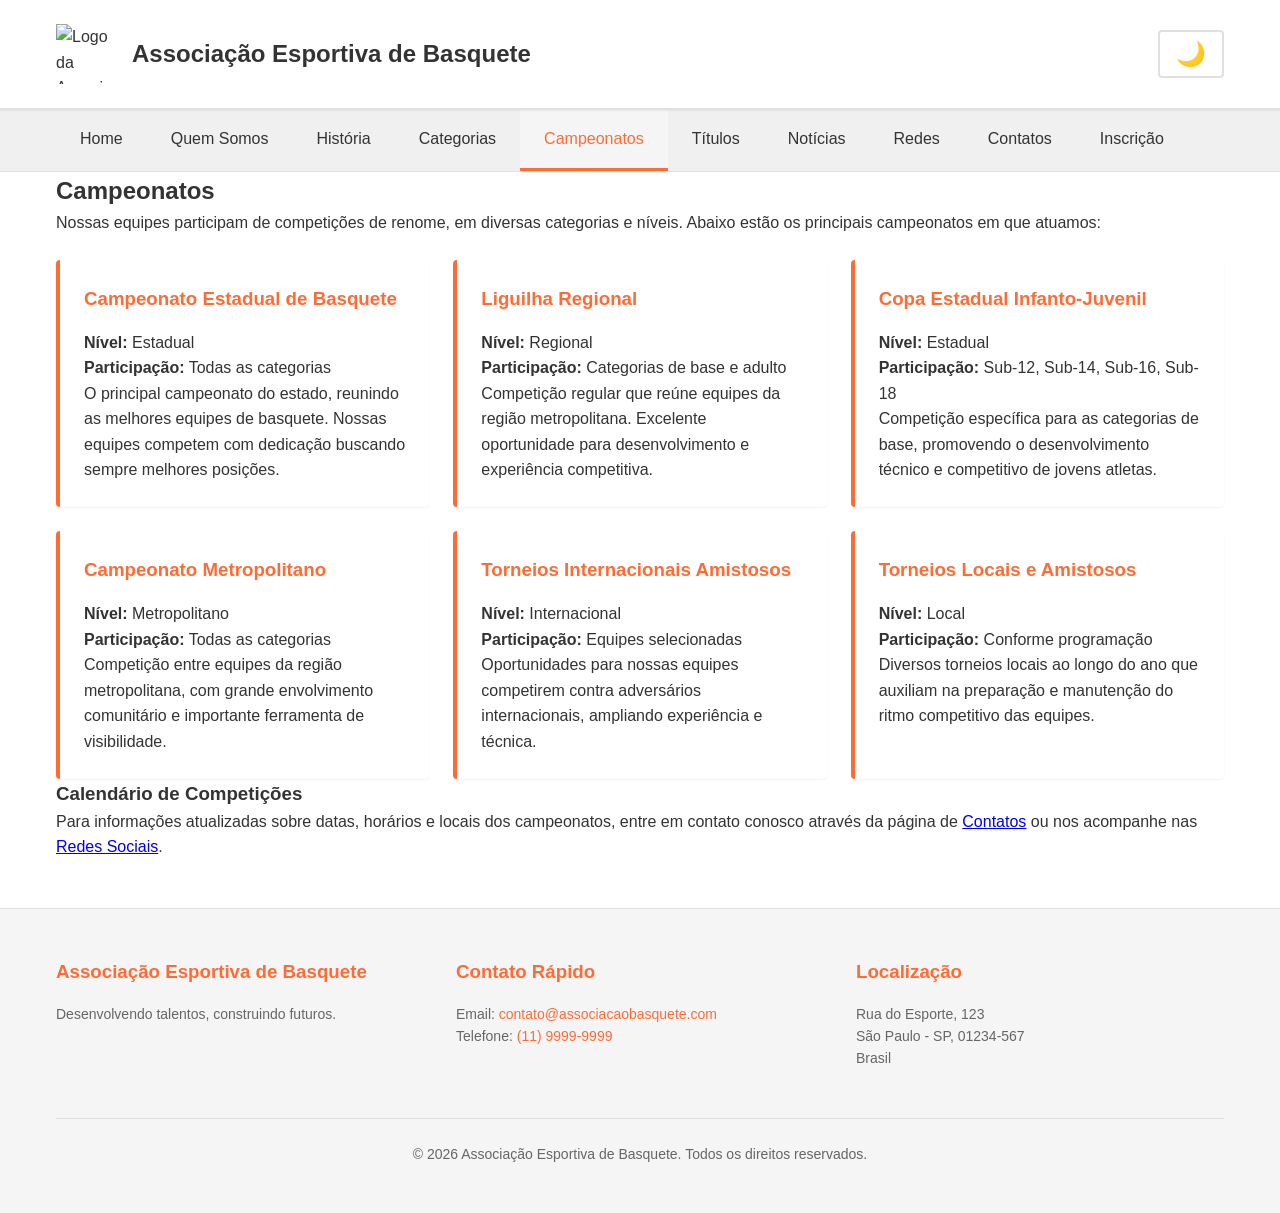
==== campeonatos.html @ fdfa3af4 "build:versao inicial do portal" ====
<!DOCTYPE html>
<html lang="pt-BR">
<head>
    <meta charset="UTF-8">
    <meta name="viewport" content="width=device-width, initial-scale=1.0">
    <meta name="description" content="Campeonatos - Associação Esportiva de Basquete">
    <meta name="theme-color" content="#ffffff">
    <title>Campeonatos - Portal Basquete</title>
    <link rel="stylesheet" href="styles.css">
</head>
<body>
    <!-- Banner com Logo e Theme Toggle -->
    <header class="banner">
        <div class="container">
            <div class="logo-section">
                <img src="assets/logo.png" alt="Logo da Associação de Basquete" class="logo">
                <h1><a href="index.html" class="home-link">Associação Esportiva de Basquete</a></h1>
            </div>
            <button id="theme-toggle" class="theme-toggle" aria-label="Alternar tema">
                🌙
            </button>
        </div>
    </header>

    <!-- Navegação Principal -->
    <nav class="main-nav">
        <div class="container">
            <ul class="nav-menu">
                <li><a href="index.html">Home</a></li>
                <li><a href="quem-somos.html">Quem Somos</a></li>
                <li><a href="historia.html">História</a></li>
                <li><a href="categorias.html">Categorias</a></li>
                <li><a href="campeonatos.html" class="active">Campeonatos</a></li>
                <li><a href="titulos.html">Títulos</a></li>
                <li><a href="noticias.html">Notícias</a></li>
                <li><a href="redes-sociais.html">Redes</a></li>
                <li><a href="contatos.html">Contatos</a></li>
                <li><a href="inscricao.html">Inscrição</a></li>
            </ul>
        </div>
    </nav>

    <!-- Conteúdo Principal -->
    <main class="container">
        <section class="portal-section">
            <h2>Campeonatos</h2>
            
            <p>Nossas equipes participam de competições de renome, em diversas categorias e níveis. Abaixo estão os principais campeonatos em que atuamos:</p>

            <div class="championships-grid">
                <article class="championship-card">
                    <h3>Campeonato Estadual de Basquete</h3>
                    <p><strong>Nível:</strong> Estadual</p>
                    <p><strong>Participação:</strong> Todas as categorias</p>
                    <p>O principal campeonato do estado, reunindo as melhores equipes de basquete. Nossas equipes competem com dedicação buscando sempre melhores posições.</p>
                </article>

                <article class="championship-card">
                    <h3>Liguilha Regional</h3>
                    <p><strong>Nível:</strong> Regional</p>
                    <p><strong>Participação:</strong> Categorias de base e adulto</p>
                    <p>Competição regular que reúne equipes da região metropolitana. Excelente oportunidade para desenvolvimento e experiência competitiva.</p>
                </article>

                <article class="championship-card">
                    <h3>Copa Estadual Infanto-Juvenil</h3>
                    <p><strong>Nível:</strong> Estadual</p>
                    <p><strong>Participação:</strong> Sub-12, Sub-14, Sub-16, Sub-18</p>
                    <p>Competição específica para as categorias de base, promovendo o desenvolvimento técnico e competitivo de jovens atletas.</p>
                </article>

                <article class="championship-card">
                    <h3>Campeonato Metropolitano</h3>
                    <p><strong>Nível:</strong> Metropolitano</p>
                    <p><strong>Participação:</strong> Todas as categorias</p>
                    <p>Competição entre equipes da região metropolitana, com grande envolvimento comunitário e importante ferramenta de visibilidade.</p>
                </article>

                <article class="championship-card">
                    <h3>Torneios Internacionais Amistosos</h3>
                    <p><strong>Nível:</strong> Internacional</p>
                    <p><strong>Participação:</strong> Equipes selecionadas</p>
                    <p>Oportunidades para nossas equipes competirem contra adversários internacionais, ampliando experiência e técnica.</p>
                </article>

                <article class="championship-card">
                    <h3>Torneios Locais e Amistosos</h3>
                    <p><strong>Nível:</strong> Local</p>
                    <p><strong>Participação:</strong> Conforme programação</p>
                    <p>Diversos torneios locais ao longo do ano que auxiliam na preparação e manutenção do ritmo competitivo das equipes.</p>
                </article>
            </div>

            <h3>Calendário de Competições</h3>
            <p>Para informações atualizadas sobre datas, horários e locais dos campeonatos, entre em contato conosco através da página de <a href="contatos.html">Contatos</a> ou nos acompanhe nas <a href="redes-sociais.html">Redes Sociais</a>.</p>
        </section>
    </main>

    <!-- Footer -->
    <footer class="footer">
        <div class="container">
            <div class="footer-content">
                <div class="footer-section">
                    <h3>Associação Esportiva de Basquete</h3>
                    <p>Desenvolvendo talentos, construindo futuros.</p>
                </div>
                <div class="footer-section">
                    <h3>Contato Rápido</h3>
                    <p>
                        Email: <a href="mailto:contato@associacaobasquete.com">contato@associacaobasquete.com</a><br>
                        Telefone: <a href="tel:+5511999999999">(11) 9999-9999</a>
                    </p>
                </div>
                <div class="footer-section">
                    <h3>Localização</h3>
                    <p>
                        Rua do Esporte, 123<br>
                        São Paulo - SP, 01234-567<br>
                        Brasil
                    </p>
                </div>
            </div>
            <div class="footer-bottom">
                <p>&copy; 2026 Associação Esportiva de Basquete. Todos os direitos reservados.</p>
            </div>
        </div>
    </footer>

    <script src="script.js"></script>
</body>
</html>
---- styles.css ----
/* ============================================================================
   Portal Basquete - Estilos CSS
   ============================================================================ */

/* ============================================================================
   CSS Custom Properties (Variáveis de Tema)
   ============================================================================ */

:root {
    /* Cores - Tema Claro (padrão) */
    --color-bg-primary: #ffffff;
    --color-bg-secondary: #f5f5f5;
    --color-text-primary: #333333;
    --color-text-secondary: #666666;
    --color-border: #e0e0e0;
    
    /* Cores - Acentos */
    --color-accent: #ff6b35;
    --color-accent-hover: #e55a28;
    
    /* Cores - Banner e Nav */
    --color-banner-bg: #ffffff;
    --color-nav-bg: #f0f0f0;
    --color-nav-text: #333333;
    --color-nav-hover: #ff6b35;
    
    /* Cores - Footer */
    --color-footer-bg: #f5f5f5;
    --color-footer-text: #666666;
    
    /* Tipografia */
    --font-family-base: -apple-system, BlinkMacSystemFont, 'Segoe UI', Roboto, 'Helvetica Neue', Arial, sans-serif;
    --font-size-base: 16px;
    --font-size-small: 14px;
    --font-size-large: 18px;
    --line-height-base: 1.6;
    
    /* Espaçamento */
    --spacing-xs: 4px;
    --spacing-sm: 8px;
    --spacing-md: 16px;
    --spacing-lg: 24px;
    --spacing-xl: 32px;
    --spacing-2xl: 48px;
    
    /* Dimensões */
    --max-width-container: 1200px;
    --border-radius: 4px;
    
    /* Sombras */
    --shadow-sm: 0 1px 2px rgba(0, 0, 0, 0.05);
    --shadow-md: 0 4px 6px rgba(0, 0, 0, 0.1);
    --shadow-lg: 0 10px 15px rgba(0, 0, 0, 0.1);
    
    /* Transições */
    --transition-fast: 150ms ease-in-out;
    --transition-base: 300ms ease-in-out;
}

/* Tema Escuro */
[data-theme="dark"] {
    --color-bg-primary: #0a0e27;
    --color-bg-secondary: #1a1f3a;
    --color-text-primary: #e0e0e0;
    --color-text-secondary: #b0b0b0;
    --color-border: #333333;
    
    --color-banner-bg: #0a0e27;
    --color-nav-bg: #1a1f3a;
    --color-nav-text: #e0e0e0;
    --color-nav-hover: #ff6b35;
    
    --color-footer-bg: #1a1f3a;
    --color-footer-text: #b0b0b0;
}

/* ============================================================================
   Reset e Estilos Base
   ============================================================================ */

* {
    margin: 0;
    padding: 0;
    box-sizing: border-box;
}

html {
    scroll-behavior: smooth;
}

body {
    font-family: var(--font-family-base);
    font-size: var(--font-size-base);
    line-height: var(--line-height-base);
    color: var(--color-text-primary);
    background-color: var(--color-bg-primary);
    transition: background-color var(--transition-base), color var(--transition-base);
}

/* ============================================================================
   Container
   ============================================================================ */

.container {
    max-width: var(--max-width-container);
    margin: 0 auto;
    padding: 0 var(--spacing-md);
}

/* ============================================================================
   Banner
   ============================================================================ */

.banner {
    background-color: var(--color-banner-bg);
    border-bottom: 2px solid var(--color-border);
    padding: var(--spacing-lg) 0;
    box-shadow: var(--shadow-sm);
    position: sticky;
    top: 0;
    z-index: 100;
}

.banner .container {
    display: flex;
    justify-content: space-between;
    align-items: center;
    gap: var(--spacing-lg);
}

.logo-section {
    display: flex;
    align-items: center;
    gap: var(--spacing-md);
    flex: 1;
}

.logo {
    width: 60px;
    height: 60px;
    object-fit: contain;
}

.logo-section h1 {
    font-size: 24px;
    font-weight: 700;
}

/* ============================================================================
   Theme Toggle Button
   ============================================================================ */

.theme-toggle {
    background: none;
    border: 2px solid var(--color-border);
    color: var(--color-text-primary);
    font-size: 24px;
    padding: var(--spacing-sm) var(--spacing-md);
    cursor: pointer;
    border-radius: var(--border-radius);
    transition: all var(--transition-base);
    display: flex;
    align-items: center;
    justify-content: center;
}

.theme-toggle:hover,
.theme-toggle:focus {
    background-color: var(--color-accent);
    color: #ffffff;
    border-color: var(--color-accent);
}

.theme-toggle:focus {
    outline: none;
    box-shadow: 0 0 0 3px rgba(255, 107, 53, 0.2);
}

/* ============================================================================
   Navegação Principal
   ============================================================================ */

.main-nav {
    background-color: var(--color-nav-bg);
    border-bottom: 1px solid var(--color-border);
    position: sticky;
    top: 100px;
    z-index: 99;
}

.nav-menu {
    list-style: none;
    display: flex;
    flex-wrap: wrap;
    gap: 0;
    margin: 0;
    padding: 0;
}

.nav-menu a {
    display: block;
    padding: var(--spacing-md) var(--spacing-lg);
    color: var(--color-nav-text);
    text-decoration: none;
    transition: all var(--transition-base);
    border-bottom: 3px solid transparent;
}

.nav-menu a:hover,
.nav-menu a:focus {
    color: var(--color-nav-hover);
    background-color: var(--color-bg-secondary);
    border-bottom-color: var(--color-nav-hover);
}

.nav-menu a:focus {
    outline: none;
}

/* ============================================================================
   Main Content
   ============================================================================ */

main {
    padding: var(--spacing-2xl) 0;
}

/* ============================================================================
   Links Ativos
   ============================================================================ */

.nav-menu a.active {
    color: var(--color-accent);
    border-bottom-color: var(--color-accent);
    background-color: var(--color-bg-secondary);
}

.home-link {
    color: var(--color-text-primary);
    text-decoration: none;
    transition: color var(--transition-base);
}

.home-link:hover,
.home-link:focus {
    color: var(--color-accent);
}

/* ============================================================================
   Hero Section (Homepage)
   ============================================================================ */

.hero-section {
    text-align: center;
    padding: var(--spacing-2xl);
    background: linear-gradient(135deg, var(--color-bg-secondary), var(--color-bg-secondary));
    border-radius: var(--border-radius);
    margin-bottom: var(--spacing-2xl);
    border-left: 4px solid var(--color-accent);
}

.hero-section h2 {
    font-size: 36px;
    color: var(--color-accent);
    margin-bottom: var(--spacing-lg);
}

.hero-section p {
    font-size: var(--font-size-large);
    color: var(--color-text-secondary);
    max-width: 600px;
    margin: 0 auto;
}

/* ============================================================================
   Highlights Grid (Homepage Cards)
   ============================================================================ */

.highlights-grid {
    display: grid;
    grid-template-columns: repeat(auto-fit, minmax(280px, 1fr));
    gap: var(--spacing-lg);
    margin-bottom: var(--spacing-2xl);
}

.highlight-card {
    background-color: var(--color-bg-secondary);
    padding: var(--spacing-lg);
    border-radius: var(--border-radius);
    border-left: 4px solid var(--color-accent);
    transition: all var(--transition-base);
    display: flex;
    flex-direction: column;
}

.highlight-card:hover {
    transform: translateY(-5px);
    box-shadow: var(--shadow-lg);
}

.highlight-card h3 {
    color: var(--color-accent);
    margin-bottom: var(--spacing-md);
    font-size: 20px;
}

.highlight-card p {
    flex: 1;
    margin-bottom: var(--spacing-lg);
    color: var(--color-text-secondary);
}

/* ============================================================================
   Categories Grid
   ============================================================================ */

.categories-grid {
    display: grid;
    grid-template-columns: repeat(auto-fit, minmax(300px, 1fr));
    gap: var(--spacing-lg);
    margin-top: var(--spacing-lg);
}

.category-card {
    background-color: var(--color-bg-primary);
    padding: var(--spacing-lg);
    border-radius: var(--border-radius);
    border-top: 4px solid var(--color-accent);
    box-shadow: var(--shadow-sm);
    transition: all var(--transition-base);
}

.category-card:hover {
    box-shadow: var(--shadow-md);
    transform: translateY(-2px);
}

.category-card h3 {
    color: var(--color-accent);
    margin-bottom: var(--spacing-md);
}

.category-card p {
    margin-bottom: var(--spacing-md);
    color: var(--color-text-secondary);
}

.category-card ul {
    list-style: none;
    padding-left: var(--spacing-lg);
}

.category-card li {
    margin-bottom: var(--spacing-sm);
    padding-left: var(--spacing-md);
    position: relative;
}

.category-card li:before {
    content: "✓";
    position: absolute;
    left: 0;
    color: var(--color-accent);
    font-weight: bold;
}

/* ============================================================================
   Championships Grid
   ============================================================================ */

.championships-grid {
    display: grid;
    grid-template-columns: repeat(auto-fit, minmax(300px, 1fr));
    gap: var(--spacing-lg);
    margin-top: var(--spacing-lg);
}

.championship-card {
    background-color: var(--color-bg-primary);
    padding: var(--spacing-lg);
    border-radius: var(--border-radius);
    border-left: 4px solid var(--color-accent);
    box-shadow: var(--shadow-sm);
    transition: all var(--transition-base);
}

.championship-card:hover {
    box-shadow: var(--shadow-md);
    transform: translateX(5px);
}

.championship-card h3 {
    color: var(--color-accent);
    margin-bottom: var(--spacing-md);
}

/* ============================================================================
   Titles Timeline
   ============================================================================ */

.titles-timeline {
    display: grid;
    grid-template-columns: repeat(auto-fit, minmax(250px, 1fr));
    gap: var(--spacing-lg);
    margin-top: var(--spacing-lg);
}

.title-card {
    background-color: var(--color-bg-primary);
    padding: var(--spacing-lg);
    border-radius: var(--border-radius);
    border-left: 4px solid var(--color-accent);
    box-shadow: var(--shadow-sm);
}

.title-card h3 {
    color: var(--color-accent);
    margin-bottom: var(--spacing-md);
    font-size: 24px;
}

.title-card ul {
    list-style: none;
    padding-left: 0;
}

.title-card li {
    padding: var(--spacing-sm) 0;
    color: var(--color-text-secondary);
    border-bottom: 1px solid var(--color-border);
}

.title-card li:last-child {
    border-bottom: none;
}

/* ============================================================================
   News List
   ============================================================================ */

.news-list {
    display: flex;
    flex-direction: column;
    gap: var(--spacing-lg);
    margin-top: var(--spacing-lg);
}

/* ============================================================================
   Social Grid
   ============================================================================ */

.social-grid {
    display: grid;
    grid-template-columns: repeat(auto-fit, minmax(300px, 1fr));
    gap: var(--spacing-lg);
    margin-top: var(--spacing-lg);
}

.social-card {
    background-color: var(--color-bg-primary);
    padding: var(--spacing-lg);
    border-radius: var(--border-radius);
    border-top: 4px solid var(--color-accent);
    box-shadow: var(--shadow-sm);
    text-align: center;
    transition: all var(--transition-base);
}

.social-card:hover {
    box-shadow: var(--shadow-md);
    transform: scale(1.02);
}

.social-card h3 {
    color: var(--color-accent);
    margin-bottom: var(--spacing-md);
    font-size: 22px;
}

.social-handle {
    font-weight: 600;
    color: var(--color-text-primary);
    margin-bottom: var(--spacing-md);
    display: block;
}

/* ============================================================================
   Departments Grid
   ============================================================================ */

.departments {
    display: grid;
    grid-template-columns: repeat(auto-fit, minmax(280px, 1fr));
    gap: var(--spacing-lg);
    margin-top: var(--spacing-lg);
}

.department-card {
    background-color: var(--color-bg-primary);
    padding: var(--spacing-lg);
    border-radius: var(--border-radius);
    border-left: 4px solid var(--color-accent);
    box-shadow: var(--shadow-sm);
}

.department-card h4 {
    color: var(--color-accent);
    margin-bottom: var(--spacing-md);
}

.department-card p {
    color: var(--color-text-secondary);
    margin-bottom: var(--spacing-md);
}

.department-card p:last-child {
    margin-bottom: 0;
}

.department-card a {
    color: var(--color-accent);
    text-decoration: none;
    transition: color var(--transition-base);
}

.department-card a:hover {
    color: var(--color-accent-hover);
    text-decoration: underline;
}

/* ============================================================================
   Schedule
   ============================================================================ */

.schedule {
    background-color: var(--color-bg-primary);
    padding: var(--spacing-lg);
    border-radius: var(--border-radius);
    border-left: 4px solid var(--color-accent);
    margin-top: var(--spacing-lg);
}

.schedule p {
    margin-bottom: var(--spacing-md);
    color: var(--color-text-secondary);
}

.schedule p:last-child {
    margin-bottom: 0;
}

.schedule strong {
    color: var(--color-text-primary);
}

/* ============================================================================


.portal-section {
    margin-bottom: var(--spacing-2xl);
    padding: var(--spacing-xl);
    background-color: var(--color-bg-secondary);
    border-radius: var(--border-radius);
    border-left: 4px solid var(--color-accent);
}

.portal-section h2 {
    font-size: 32px;
    margin-bottom: var(--spacing-lg);
    color: var(--color-accent);
}

.portal-section h3 {
    font-size: 20px;
    margin-top: var(--spacing-lg);
    margin-bottom: var(--spacing-md);
    color: var(--color-text-primary);
}

.portal-section p {
    margin-bottom: var(--spacing-md);
    color: var(--color-text-secondary);
    line-height: var(--line-height-base);
}

.portal-section ul {
    list-style: none;
    padding-left: var(--spacing-lg);
    margin-bottom: var(--spacing-md);
}

.portal-section li {
    margin-bottom: var(--spacing-md);
    padding-left: var(--spacing-md);
    position: relative;
    color: var(--color-text-secondary);
}

.portal-section li:before {
    content: "🏀";
    position: absolute;
    left: 0;
    top: 0;
}

/* ============================================================================
   News Section
   ============================================================================ */

.news-item {
    background-color: var(--color-bg-primary);
    padding: var(--spacing-lg);
    margin-bottom: var(--spacing-lg);
    border-radius: var(--border-radius);
    border-left: 4px solid var(--color-accent);
}

.news-item h3 {
    margin-top: 0;
    color: var(--color-accent);
}

.news-date {
    font-size: var(--font-size-small);
    color: var(--color-text-secondary);
    font-weight: 500;
    margin-bottom: var(--spacing-md);
    display: block;
}

.news-item p:last-child {
    margin-bottom: 0;
}

/* ============================================================================
   Social Links
   ============================================================================ */

.social-links {
    display: flex;
    flex-wrap: wrap;
    gap: var(--spacing-md);
    margin-top: var(--spacing-lg);
}

.social-link {
    display: inline-flex;
    align-items: center;
    gap: var(--spacing-sm);
    padding: var(--spacing-md) var(--spacing-lg);
    background-color: var(--color-accent);
    color: #ffffff;
    text-decoration: none;
    border-radius: var(--border-radius);
    transition: all var(--transition-base);
    font-weight: 600;
    border: 2px solid var(--color-accent);
}

.social-link:hover,
.social-link:focus {
    background-color: var(--color-accent-hover);
    border-color: var(--color-accent-hover);
    transform: translateY(-2px);
    box-shadow: var(--shadow-md);
}

.social-link:focus {
    outline: none;
}

/* ============================================================================
   Contact Info
   ============================================================================ */

.contact-info {
    display: grid;
    grid-template-columns: repeat(auto-fit, minmax(250px, 1fr));
    gap: var(--spacing-lg);
    margin-top: var(--spacing-lg);
}

.contact-item {
    background-color: var(--color-bg-primary);
    padding: var(--spacing-lg);
    border-radius: var(--border-radius);
    border-top: 3px solid var(--color-accent);
}

.contact-item h3 {
    margin-top: 0;
    color: var(--color-accent);
}

.contact-item p {
    margin-bottom: 0;
}

.contact-item a {
    color: var(--color-accent);
    text-decoration: none;
    transition: color var(--transition-base);
}

.contact-item a:hover,
.contact-item a:focus {
    color: var(--color-accent-hover);
    text-decoration: underline;
}

/* ============================================================================
   Formulário de Inscrição
   ============================================================================ */

.registration-form {
    max-width: 600px;
    margin-top: var(--spacing-lg);
}

fieldset {
    border: none;
    margin-bottom: var(--spacing-2xl);
    padding-bottom: var(--spacing-lg);
    border-bottom: 1px solid var(--color-border);
}

fieldset:last-of-type {
    border-bottom: none;
}

legend {
    font-size: 18px;
    font-weight: 600;
    margin-bottom: var(--spacing-lg);
    color: var(--color-accent);
}

.form-group {
    margin-bottom: var(--spacing-lg);
    display: flex;
    flex-direction: column;
}

label {
    font-weight: 500;
    margin-bottom: var(--spacing-sm);
    color: var(--color-text-primary);
}

input[type="text"],
input[type="email"],
input[type="tel"],
input[type="url"],
textarea {
    padding: var(--spacing-md);
    border: 1px solid var(--color-border);
    border-radius: var(--border-radius);
    font-family: var(--font-family-base);
    font-size: var(--font-size-base);
    color: var(--color-text-primary);
    background-color: var(--color-bg-primary);
    transition: all var(--transition-base);
}

input[type="text"]:focus,
input[type="email"]:focus,
input[type="tel"]:focus,
input[type="url"]:focus,
textarea:focus {
    outline: none;
    border-color: var(--color-accent);
    box-shadow: 0 0 0 3px rgba(255, 107, 53, 0.1);
}

input[type="text"]:invalid:not(:placeholder-shown),
input[type="email"]:invalid:not(:placeholder-shown),
input[type="tel"]:invalid:not(:placeholder-shown),
input[type="url"]:invalid:not(:placeholder-shown),
textarea:invalid:not(:placeholder-shown) {
    border-color: #d32f2f;
}

textarea {
    resize: vertical;
}

.error-message {
    color: #d32f2f;
    font-size: var(--font-size-small);
    margin-top: var(--spacing-xs);
    display: block;
    min-height: 20px;
}

.form-actions {
    display: flex;
    gap: var(--spacing-md);
    margin-top: var(--spacing-xl);
}

/* ============================================================================
   Buttons
   ============================================================================ */

.btn {
    padding: var(--spacing-md) var(--spacing-lg);
    border: none;
    border-radius: var(--border-radius);
    font-size: var(--font-size-base);
    font-weight: 600;
    cursor: pointer;
    transition: all var(--transition-base);
    text-decoration: none;
    display: inline-flex;
    align-items: center;
    justify-content: center;
    gap: var(--spacing-sm);
}

.btn:focus {
    outline: none;
}

.btn-primary {
    background-color: var(--color-accent);
    color: #ffffff;
    border: 2px solid var(--color-accent);
}

.btn-primary:hover,
.btn-primary:focus {
    background-color: var(--color-accent-hover);
    border-color: var(--color-accent-hover);
    box-shadow: var(--shadow-md);
}

.btn-secondary {
    background-color: transparent;
    color: var(--color-accent);
    border: 2px solid var(--color-accent);
}

.btn-secondary:hover,
.btn-secondary:focus {
    background-color: var(--color-accent);
    color: #ffffff;
}

/* ============================================================================
   Mensagens de Sucesso
   ============================================================================ */

.success-message {
    background-color: #c8e6c9;
    color: #2e7d32;
    padding: var(--spacing-lg);
    border-radius: var(--border-radius);
    margin-top: var(--spacing-lg);
    border-left: 4px solid #2e7d32;
    font-weight: 500;
}

/* ============================================================================
   Footer
   ============================================================================ */

.footer {
    background-color: var(--color-footer-bg);
    color: var(--color-footer-text);
    margin-top: var(--spacing-2xl);
    border-top: 1px solid var(--color-border);
    padding: var(--spacing-2xl) 0;
}

.footer-content {
    display: grid;
    grid-template-columns: repeat(auto-fit, minmax(250px, 1fr));
    gap: var(--spacing-xl);
    margin-bottom: var(--spacing-xl);
}

.footer-section h3 {
    color: var(--color-accent);
    margin-bottom: var(--spacing-md);
}

.footer-section p {
    margin-bottom: var(--spacing-md);
    font-size: var(--font-size-small);
    line-height: var(--line-height-base);
}

.footer-section a {
    color: var(--color-accent);
    text-decoration: none;
    transition: color var(--transition-base);
}

.footer-section a:hover,
.footer-section a:focus {
    color: var(--color-accent-hover);
    text-decoration: underline;
}

.footer-bottom {
    text-align: center;
    padding-top: var(--spacing-lg);
    border-top: 1px solid var(--color-border);
    font-size: var(--font-size-small);
}

/* ============================================================================
   Responsividade - Tablet (768px e acima)
   ============================================================================ */

@media (max-width: 768px) {
    .banner .container {
        flex-direction: column;
        gap: var(--spacing-md);
    }

    .logo-section {
        width: 100%;
        justify-content: center;
    }

    .logo-section h1 {
        font-size: 20px;
    }

    .nav-menu {
        font-size: 14px;
    }

    .nav-menu a {
        padding: var(--spacing-md) var(--spacing-md);
    }

    .nav-menu li:nth-child(n+7) {
        display: none;
    }

    .portal-section {
        padding: var(--spacing-lg);
    }

    .portal-section h2 {
        font-size: 24px;
    }

    .form-actions {
        flex-direction: column;
    }

    .btn {
        width: 100%;
    }
}

/* ============================================================================
   Responsividade - Mobile (480px e acima)
   ============================================================================ */

@media (max-width: 480px) {
    :root {
        --spacing-md: 12px;
        --spacing-lg: 16px;
        --spacing-xl: 20px;
    }

    .banner {
        padding: var(--spacing-md) 0;
    }

    .banner .container {
        padding: 0 var(--spacing-md);
    }

    .logo {
        width: 48px;
        height: 48px;
    }

    .logo-section h1 {
        font-size: 18px;
    }

    .theme-toggle {
        padding: var(--spacing-sm);
        font-size: 20px;
    }

    .main-nav {
        top: 80px;
    }

    .nav-menu {
        justify-content: center;
        font-size: 12px;
    }

    .nav-menu a {
        padding: var(--spacing-sm) var(--spacing-sm);
    }

    .nav-menu li:nth-child(n+5) {
        display: none;
    }

    main {
        padding: var(--spacing-lg) 0;
    }

    .portal-section {
        margin-bottom: var(--spacing-lg);
        padding: var(--spacing-lg);
        border-left-width: 3px;
    }

    .portal-section h2 {
        font-size: 20px;
        margin-bottom: var(--spacing-md);
    }

    .portal-section h3 {
        font-size: 18px;
    }

    .social-links {
        flex-direction: column;
    }

    .social-link {
        width: 100%;
        justify-content: center;
    }

    .contact-info {
        grid-template-columns: 1fr;
    }

    .footer-content {
        grid-template-columns: 1fr;
    }

    .registration-form {
        max-width: 100%;
    }
}

/* ============================================================================
   Acessibilidade
   ============================================================================ */

@media (prefers-reduced-motion: reduce) {
    * {
        animation-duration: 0.01ms !important;
        animation-iteration-count: 1 !important;
        transition-duration: 0.01ms !important;
    }
}

/* Modo de alto contraste */
@media (prefers-contrast: more) {
    :root {
        --color-accent: #cc3300;
    }

    .btn-primary,
    .social-link {
        border-width: 3px;
    }
}
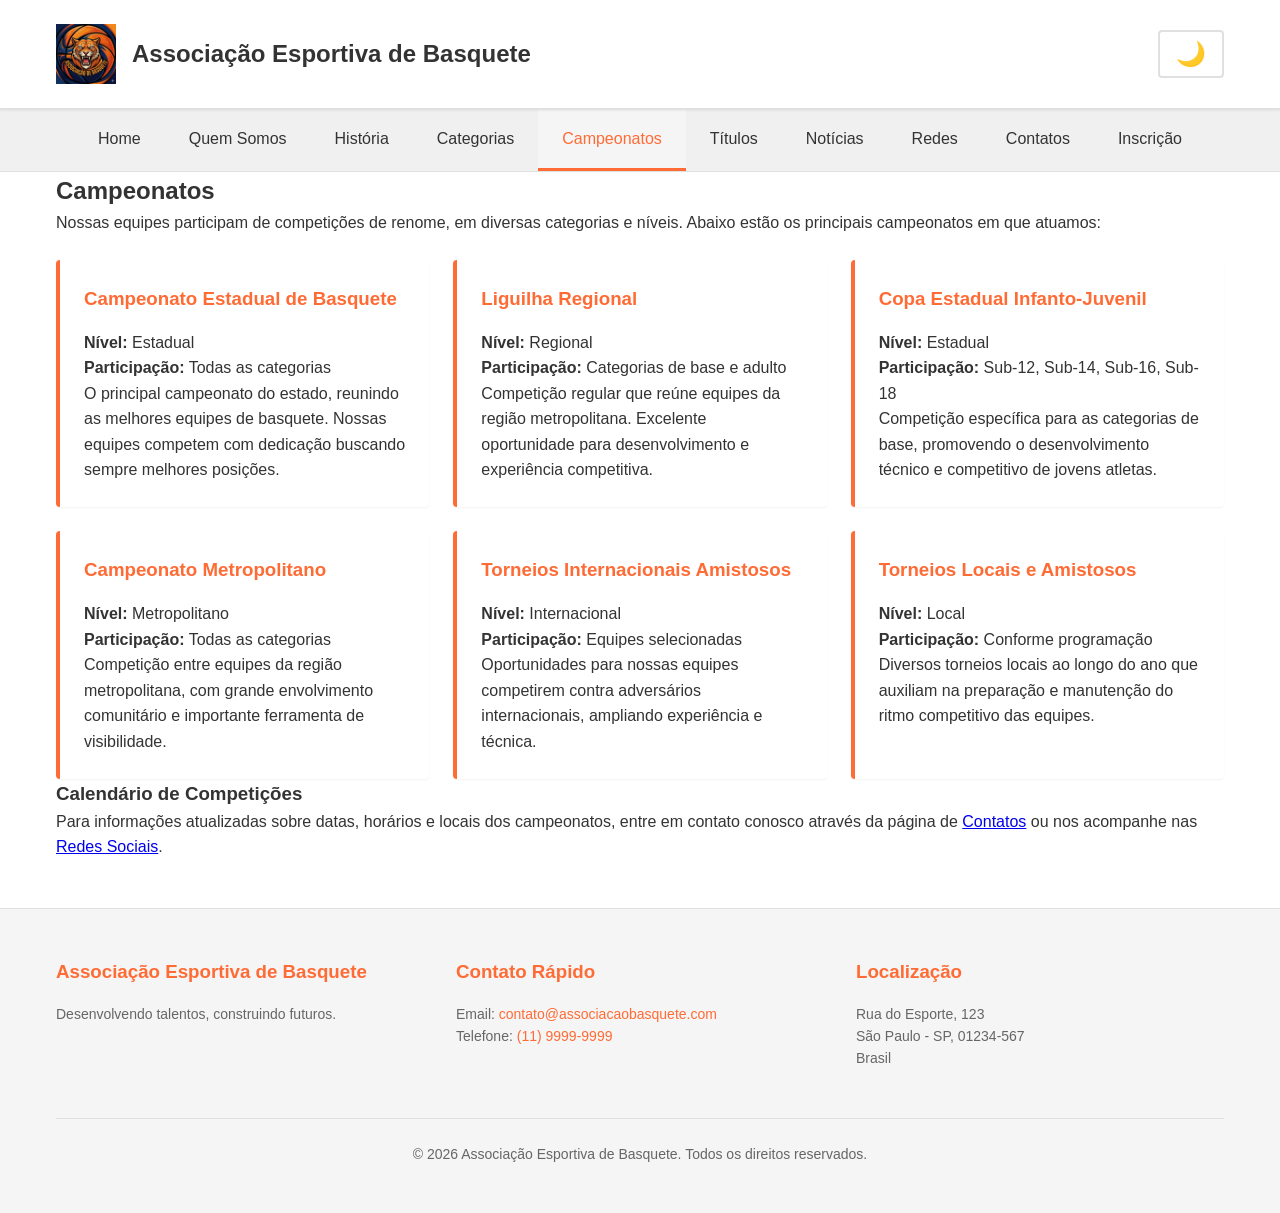
==== commit 28d81e67: "build: fix logo e menu mobile" ====
--- a/campeonatos.html
+++ b/campeonatos.html
@@ -13,7 +13,7 @@
     <header class="banner">
         <div class="container">
             <div class="logo-section">
-                <img src="assets/logo.png" alt="Logo da Associação de Basquete" class="logo">
+                <img src="assets/logo.jpg" alt="Logo da Associação de Basquete" class="logo">
                 <h1><a href="index.html" class="home-link">Associação Esportiva de Basquete</a></h1>
             </div>
             <button id="theme-toggle" class="theme-toggle" aria-label="Alternar tema">
--- a/styles.css
+++ b/styles.css
@@ -192,6 +192,7 @@
     list-style: none;
     display: flex;
     flex-wrap: wrap;
+    justify-content: center;
     gap: 0;
     margin: 0;
     padding: 0;
@@ -204,6 +205,7 @@
     text-decoration: none;
     transition: all var(--transition-base);
     border-bottom: 3px solid transparent;
+    white-space: nowrap;
 }
 
 .nav-menu a:hover,
@@ -934,10 +936,8 @@
 
     .nav-menu a {
         padding: var(--spacing-md) var(--spacing-md);
-    }
-
-    .nav-menu li:nth-child(n+7) {
-        display: none;
+        white-space: normal;
+        text-align: center;
     }
 
     .portal-section {
@@ -1001,10 +1001,8 @@
 
     .nav-menu a {
         padding: var(--spacing-sm) var(--spacing-sm);
-    }
-
-    .nav-menu li:nth-child(n+5) {
-        display: none;
+        white-space: normal;
+        text-align: center;
     }
 
     main {
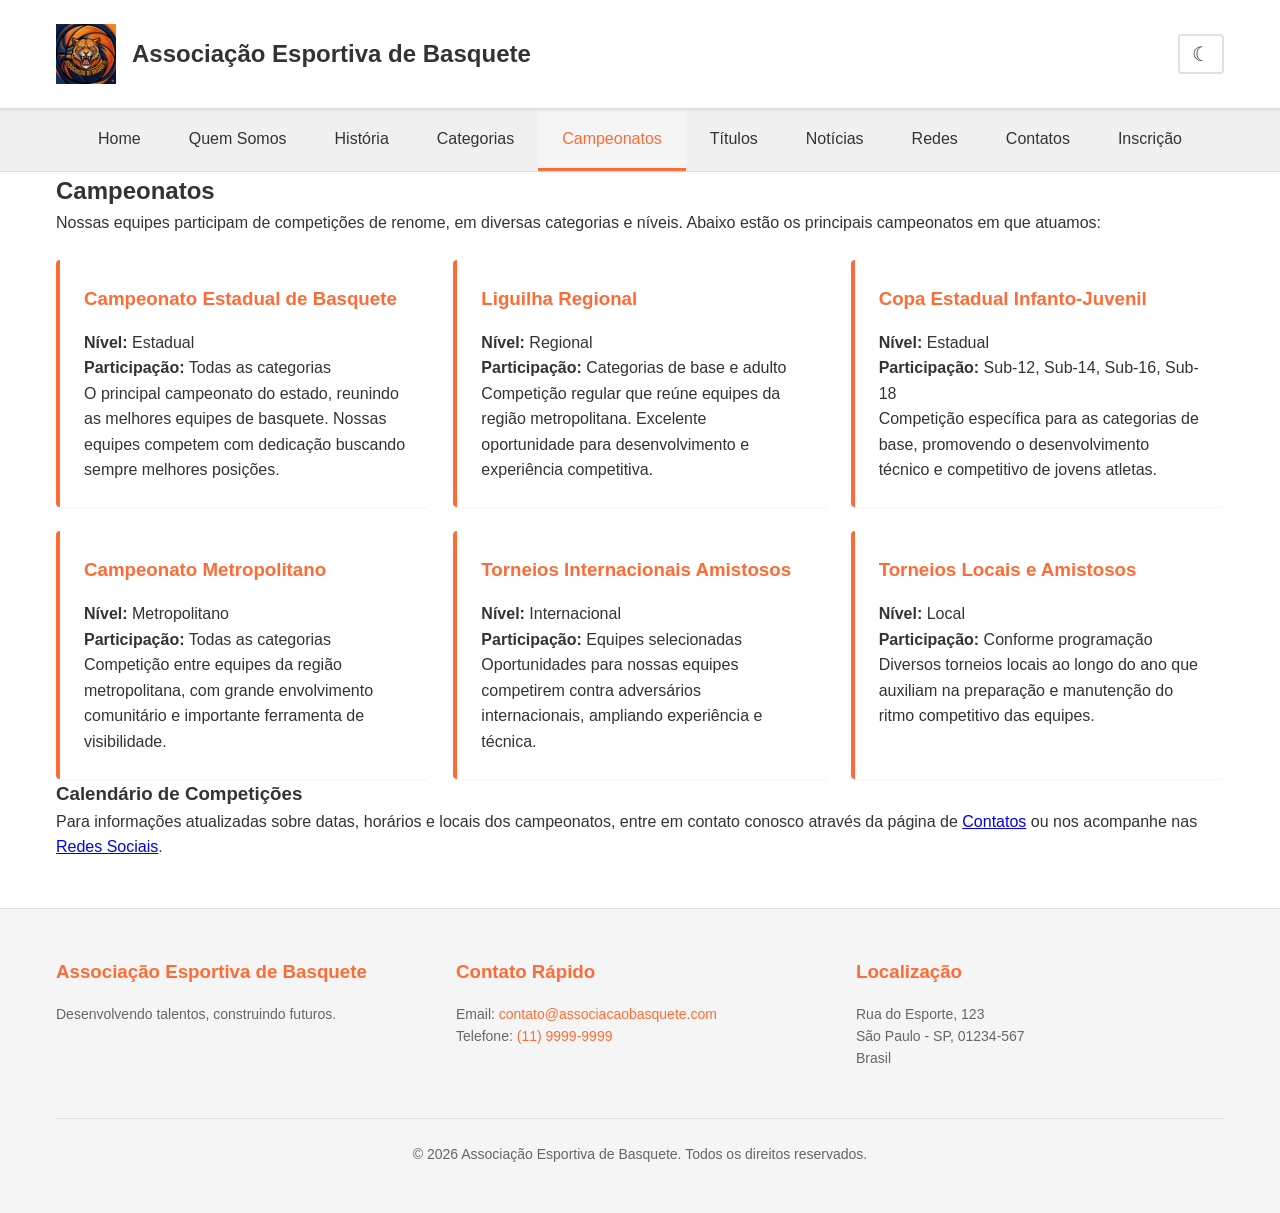
==== commit c719d0fc: "build: add favicon" ====
--- a/campeonatos.html
+++ b/campeonatos.html
@@ -5,6 +5,7 @@
     <meta name="viewport" content="width=device-width, initial-scale=1.0">
     <meta name="description" content="Campeonatos - Associação Esportiva de Basquete">
     <meta name="theme-color" content="#ffffff">
+    <link rel="icon" href="assets/logo.jpg" type="image/jpeg">
     <title>Campeonatos - Portal Basquete</title>
     <link rel="stylesheet" href="styles.css">
 </head>
--- a/styles.css
+++ b/styles.css
@@ -154,14 +154,17 @@
     background: none;
     border: 2px solid var(--color-border);
     color: var(--color-text-primary);
-    font-size: 24px;
-    padding: var(--spacing-sm) var(--spacing-md);
+    font-size: 20px;
+    padding: 0.5rem 0.75rem;
     cursor: pointer;
     border-radius: var(--border-radius);
     transition: all var(--transition-base);
-    display: flex;
+    display: inline-flex;
     align-items: center;
     justify-content: center;
+    line-height: 1;
+    min-width: 2.5rem;
+    min-height: 2.5rem;
 }
 
 .theme-toggle:hover,
